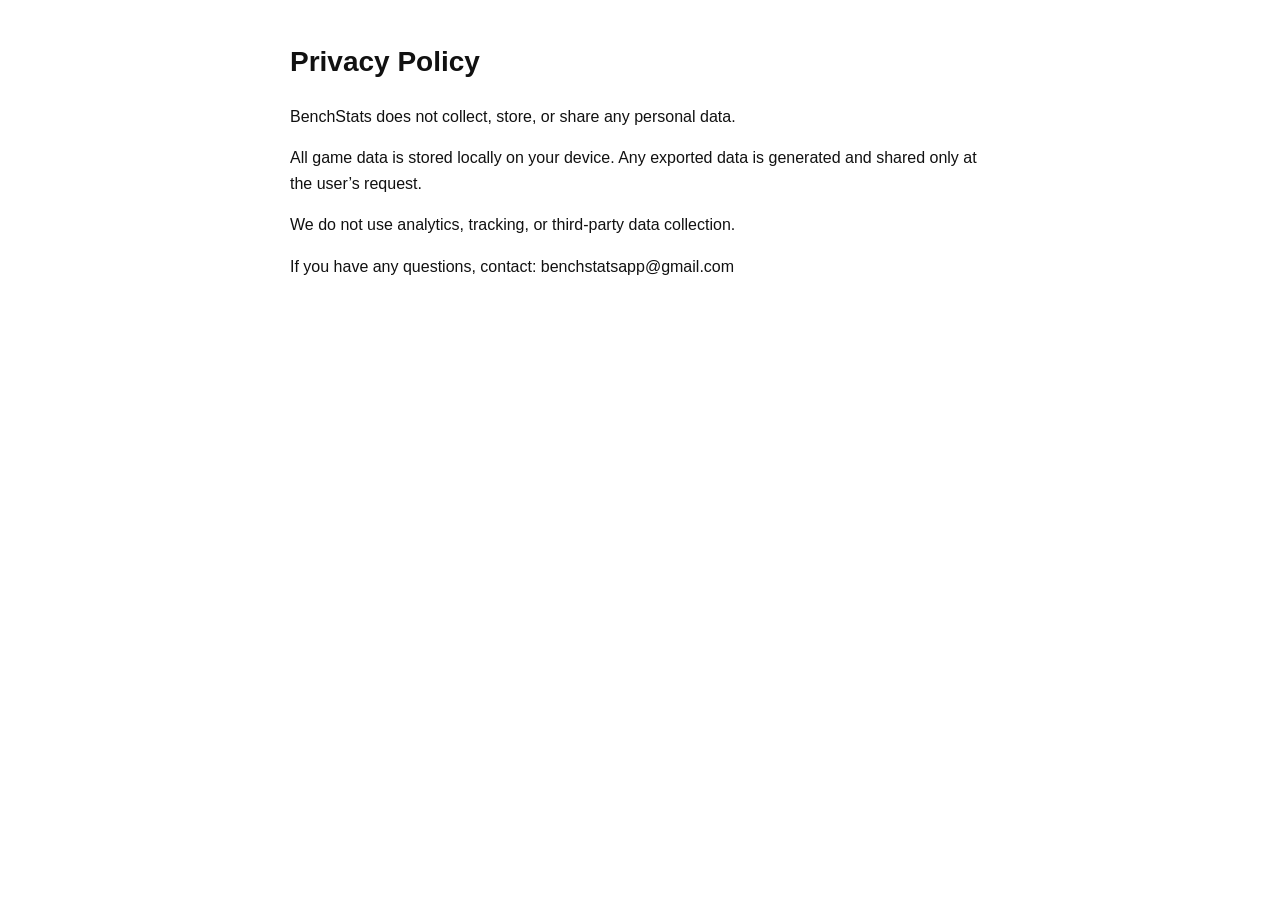
==== index.html @ d4a105d5 "Create index.html privacy policy" ====
<!DOCTYPE html>
<html>
<head>
  <title>BenchStats Privacy Policy</title>
  <meta name="viewport" content="width=device-width, initial-scale=1">
  <style>
    body {
      font-family: -apple-system, BlinkMacSystemFont, sans-serif;
      max-width: 700px;
      margin: 40px auto;
      padding: 0 20px;
      line-height: 1.6;
      color: #111;
    }
    h1 {
      font-size: 28px;
    }
  </style>
</head>
<body>

<h1>Privacy Policy</h1>

<p>BenchStats does not collect, store, or share any personal data.</p>

<p>All game data is stored locally on your device. Any exported data is generated and shared only at the user’s request.</p>

<p>We do not use analytics, tracking, or third-party data collection.</p>

<p>If you have any questions, contact: benchstatsapp@gmail.com</p>

</body>
</html>
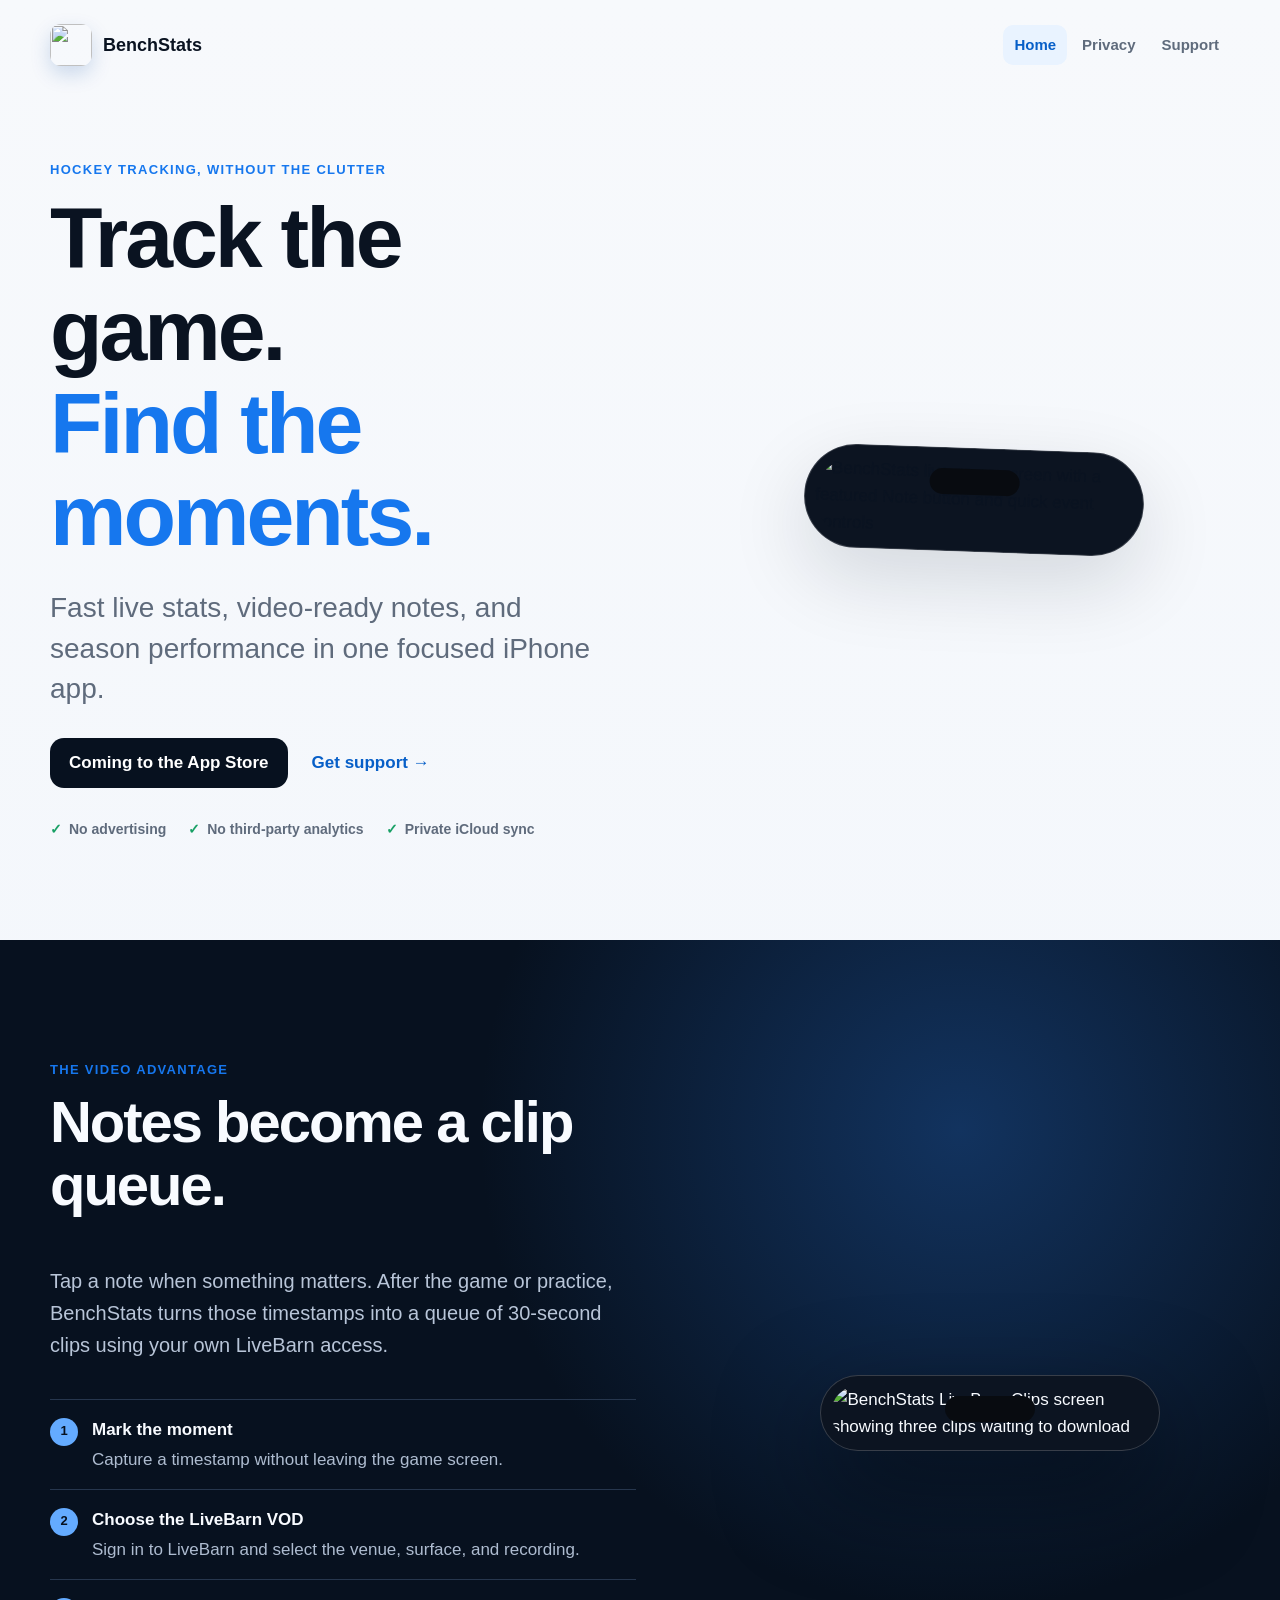
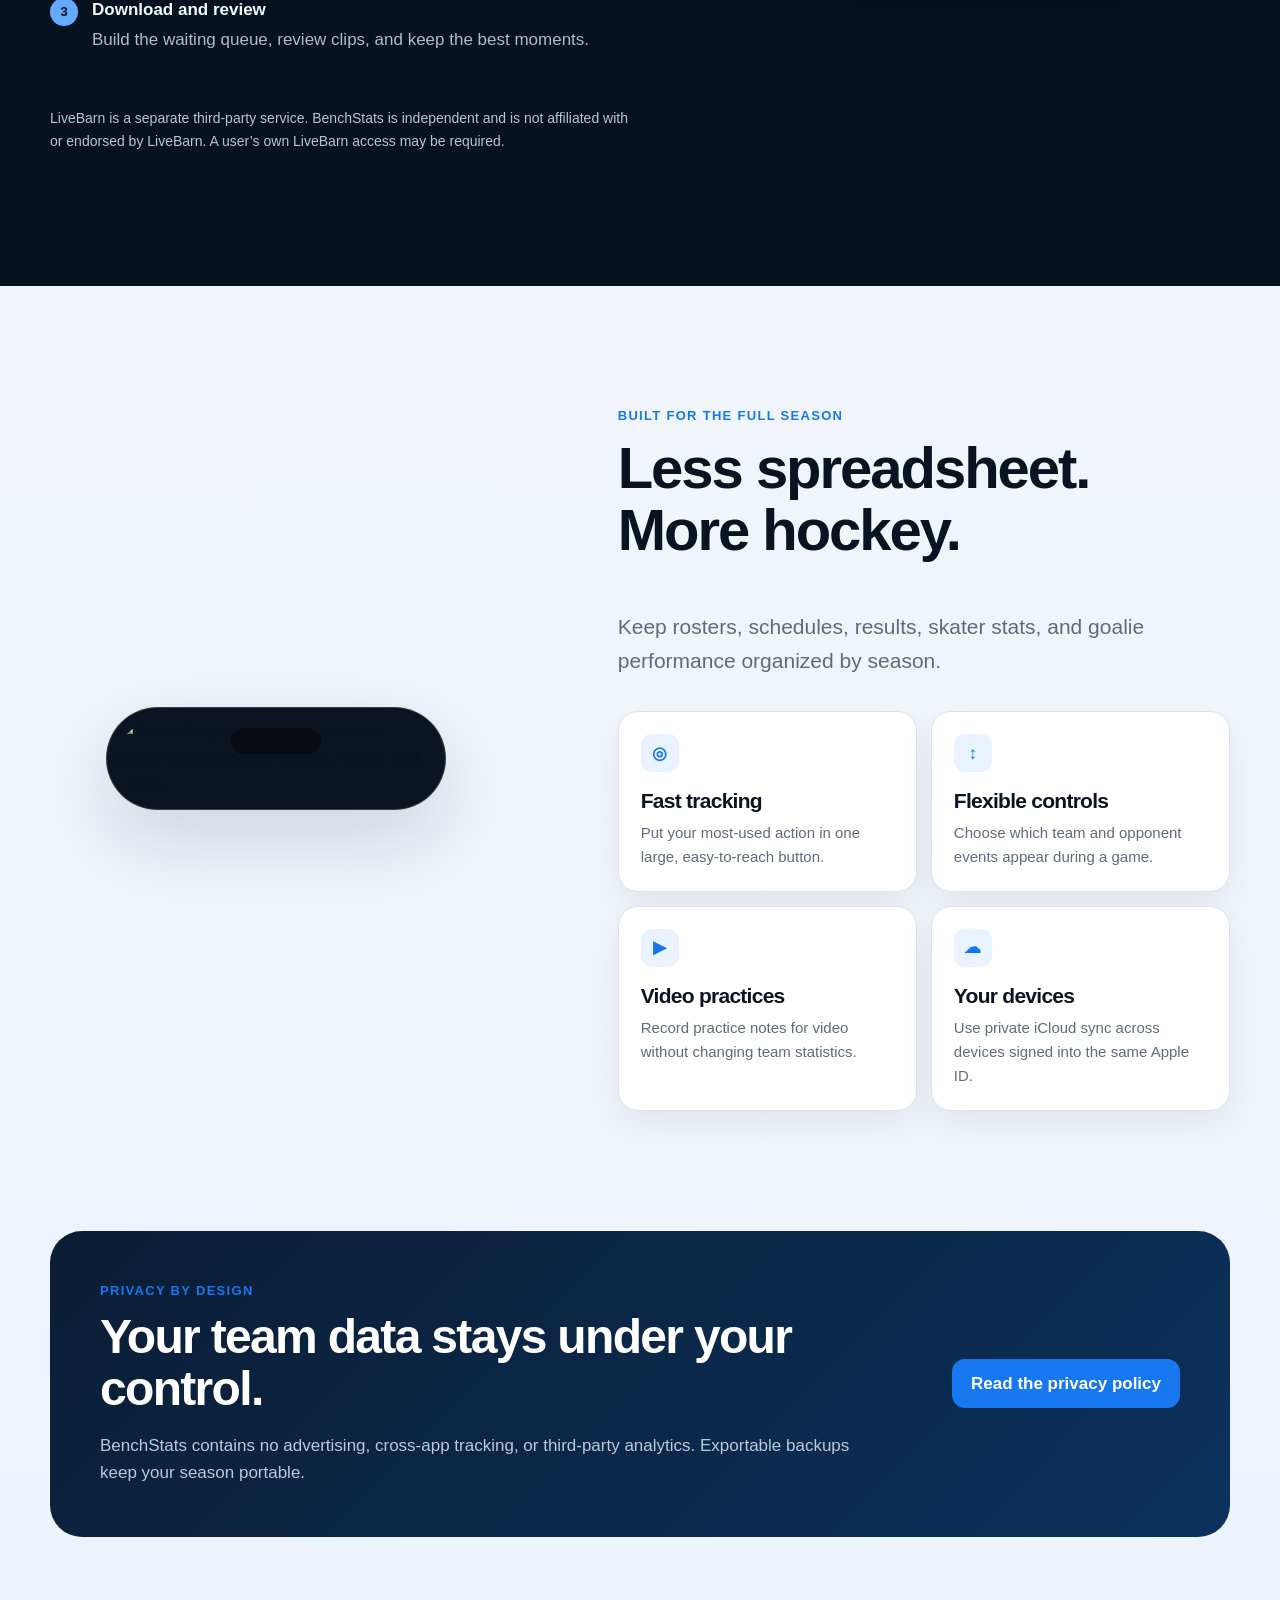
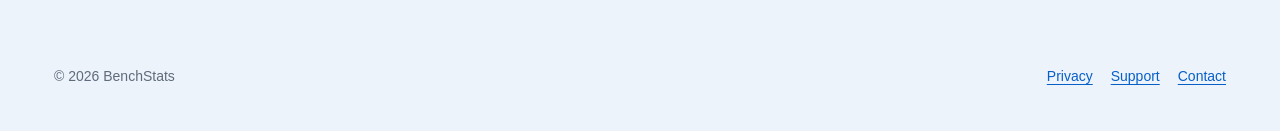
==== commit b09c3d30: "Publish BenchStats website and support pages" ====
--- a/index.html
+++ b/index.html
@@ -1,33 +1,93 @@
-<!DOCTYPE html>
-<html>
+<!doctype html>
+<html lang="en">
 <head>
-  <title>BenchStats Privacy Policy</title>
+  <meta charset="utf-8">
   <meta name="viewport" content="width=device-width, initial-scale=1">
-  <style>
-    body {
-      font-family: -apple-system, BlinkMacSystemFont, sans-serif;
-      max-width: 700px;
-      margin: 40px auto;
-      padding: 0 20px;
-      line-height: 1.6;
-      color: #111;
-    }
-    h1 {
-      font-size: 28px;
-    }
-  </style>
+  <meta name="description" content="BenchStats is a focused hockey tracking app for fast game stats, timestamped notes, and LiveBarn-assisted clip review.">
+  <meta name="theme-color" content="#07111f">
+  <title>BenchStats · Hockey stats and video-ready notes</title>
+  <link rel="icon" href="assets/app-icon.png">
+  <link rel="stylesheet" href="styles.css">
 </head>
-<body>
+<body class="landing">
+  <header class="site-header wide">
+    <a class="brand" href="index.html" aria-label="BenchStats home">
+      <img class="brand-icon" src="assets/app-icon.png" alt="">
+      <span>BenchStats</span>
+    </a>
+    <nav aria-label="Main navigation">
+      <a aria-current="page" href="index.html">Home</a>
+      <a href="privacy.html">Privacy</a>
+      <a href="support.html">Support</a>
+    </nav>
+  </header>
 
-<h1>Privacy Policy</h1>
+  <main class="landing-main">
+    <section class="hero">
+      <div class="hero-copy">
+        <div class="eyebrow">Hockey tracking, without the clutter</div>
+        <h1>Track the game.<br><span>Find the moments.</span></h1>
+        <p>Fast live stats, video-ready notes, and season performance in one focused iPhone app.</p>
+        <div class="hero-actions">
+          <span class="store-badge">Coming to the App Store</span>
+          <a class="text-link" href="support.html">Get support <span aria-hidden="true">→</span></a>
+        </div>
+        <ul class="trust-list" aria-label="BenchStats benefits">
+          <li>No advertising</li><li>No third-party analytics</li><li>Private iCloud sync</li>
+        </ul>
+      </div>
+      <div class="phone-stage hero-phone" aria-label="BenchStats live tracking screen">
+        <img src="assets/live-game.png" alt="BenchStats live game screen with a featured Note button and quick event controls">
+      </div>
+    </section>
 
-<p>BenchStats does not collect, store, or share any personal data.</p>
+    <section class="video-story">
+      <div class="video-copy">
+        <div class="eyebrow">The video advantage</div>
+        <h2>Notes become a clip queue.</h2>
+        <p>Tap a note when something matters. After the game or practice, BenchStats turns those timestamps into a queue of 30-second clips using your own LiveBarn access.</p>
+        <ol class="steps">
+          <li><strong>Mark the moment</strong><span>Capture a timestamp without leaving the game screen.</span></li>
+          <li><strong>Choose the LiveBarn VOD</strong><span>Sign in to LiveBarn and select the venue, surface, and recording.</span></li>
+          <li><strong>Download and review</strong><span>Build the waiting queue, review clips, and keep the best moments.</span></li>
+        </ol>
+        <p class="service-note">LiveBarn is a separate third-party service. BenchStats is independent and is not affiliated with or endorsed by LiveBarn. A user’s own LiveBarn access may be required.</p>
+      </div>
+      <div class="phone-stage video-phone" aria-label="BenchStats LiveBarn clip queue">
+        <img src="assets/livebarn-clips.png" alt="BenchStats LiveBarn Clips screen showing three clips waiting to download">
+      </div>
+    </section>
 
-<p>All game data is stored locally on your device. Any exported data is generated and shared only at the user’s request.</p>
+    <section class="stats-story">
+      <div class="phone-stage stats-phone" aria-label="BenchStats season statistics">
+        <img src="assets/season-stats.png" alt="BenchStats season statistics with player games, goals, assists, shots, and points">
+      </div>
+      <div class="stats-copy">
+        <div class="eyebrow">Built for the full season</div>
+        <h2>Less spreadsheet. More hockey.</h2>
+        <p>Keep rosters, schedules, results, skater stats, and goalie performance organized by season.</p>
+        <div class="feature-grid">
+          <article><span aria-hidden="true">◎</span><h3>Fast tracking</h3><p>Put your most-used action in one large, easy-to-reach button.</p></article>
+          <article><span aria-hidden="true">↕</span><h3>Flexible controls</h3><p>Choose which team and opponent events appear during a game.</p></article>
+          <article><span aria-hidden="true">▶</span><h3>Video practices</h3><p>Record practice notes for video without changing team statistics.</p></article>
+          <article><span aria-hidden="true">☁</span><h3>Your devices</h3><p>Use private iCloud sync across devices signed into the same Apple ID.</p></article>
+        </div>
+      </div>
+    </section>
 
-<p>We do not use analytics, tracking, or third-party data collection.</p>
+    <section class="privacy-pitch">
+      <div>
+        <div class="eyebrow">Privacy by design</div>
+        <h2>Your team data stays under your control.</h2>
+        <p>BenchStats contains no advertising, cross-app tracking, or third-party analytics. Exportable backups keep your season portable.</p>
+      </div>
+      <a class="button" href="privacy.html">Read the privacy policy</a>
+    </section>
+  </main>
 
-<p>If you have any questions, contact: benchstatsapp@gmail.com</p>
-
+  <footer class="wide">
+    <span>© 2026 BenchStats</span>
+    <div><a href="privacy.html">Privacy</a><a href="support.html">Support</a><a href="mailto:benchstatsapp@gmail.com">Contact</a></div>
+  </footer>
 </body>
 </html>
--- a/styles.css
+++ b/styles.css
@@ -0,0 +1,76 @@
+:root { color-scheme: light; --background:#f2f5fa; --surface:#fff; --text:#0a1321; --muted:#5f6b7c; --line:#dce3ed; --accent:#1677ee; --accent-strong:#075fc8; --accent-soft:#e9f3ff; --navy:#07111f; --shadow:0 28px 80px rgba(10,19,33,.14); }
+* { box-sizing:border-box; }
+html { background:var(--background); scroll-behavior:smooth; }
+body { margin:0; color:var(--text); background:var(--background); font:17px/1.6 -apple-system,BlinkMacSystemFont,"SF Pro Text","Segoe UI",sans-serif; }
+img { display:block; max-width:100%; }
+a { color:var(--accent-strong); text-underline-offset:3px; }
+.wide { width:min(1180px,calc(100% - 40px)); margin-inline:auto; }
+.site-header { width:min(820px,calc(100% - 40px)); margin-inline:auto; display:flex; align-items:center; justify-content:space-between; gap:24px; padding:24px 0; }
+.site-header.wide { width:min(1180px,calc(100% - 40px)); }
+.brand { display:inline-flex; align-items:center; gap:11px; color:var(--text); font-size:18px; font-weight:800; text-decoration:none; }
+.brand-icon { width:42px; height:42px; border-radius:11px; box-shadow:0 8px 20px rgba(0,71,160,.18); }
+nav { display:flex; gap:4px; }
+nav a { padding:8px 11px; border-radius:10px; color:var(--muted); font-size:15px; font-weight:700; text-decoration:none; }
+nav a[aria-current="page"] { color:var(--accent-strong); background:var(--accent-soft); }
+.eyebrow { margin-bottom:10px; color:var(--accent); font-size:13px; font-weight:850; letter-spacing:.1em; text-transform:uppercase; }
+h1,h2,h3 { margin-top:0; line-height:1.08; letter-spacing:-.035em; }
+h1 { font-size:clamp(48px,7vw,86px); }
+h2 { font-size:clamp(36px,5vw,58px); }
+h3 { font-size:21px; }
+.button { display:inline-flex; min-height:48px; align-items:center; justify-content:center; padding:11px 19px; color:#fff; background:var(--accent); border-radius:13px; font-weight:800; text-decoration:none; }
+.button:hover { background:var(--accent-strong); }
+.button:focus-visible,a:focus-visible { outline:3px solid rgba(22,119,238,.38); outline-offset:3px; }
+
+.landing { background:linear-gradient(180deg,#f7f9fc 0%,#edf3fb 100%); }
+.landing-main { overflow:hidden; }
+.hero { min-height:760px; display:grid; grid-template-columns:1.05fr .95fr; align-items:center; gap:clamp(40px,8vw,110px); width:min(1180px,calc(100% - 40px)); margin:0 auto; padding:70px 0 100px; }
+.hero h1 { margin-bottom:26px; }
+.hero h1 span { color:var(--accent); }
+.hero-copy>p { max-width:650px; margin:0 0 28px; color:var(--muted); font-size:clamp(20px,2.2vw,28px); line-height:1.45; }
+.hero-actions { display:flex; align-items:center; flex-wrap:wrap; gap:18px 24px; }
+.store-badge { display:inline-flex; min-height:50px; align-items:center; padding:0 19px; color:#fff; background:var(--navy); border-radius:14px; font-weight:800; }
+.text-link { font-weight:800; text-decoration:none; }
+.trust-list { display:flex; flex-wrap:wrap; gap:10px 22px; padding:0; margin:30px 0 0; color:var(--muted); list-style:none; font-size:14px; font-weight:700; }
+.trust-list li::before { content:"✓"; margin-right:7px; color:#18a065; }
+.phone-stage { position:relative; justify-self:center; width:min(340px,78vw); padding:10px; background:#0c1421; border:1px solid rgba(255,255,255,.18); border-radius:54px; box-shadow:var(--shadow); }
+.phone-stage::before { content:""; position:absolute; z-index:2; top:20px; left:50%; width:90px; height:26px; transform:translateX(-50%); background:#080b10; border-radius:18px; }
+.phone-stage img { border-radius:45px; }
+.hero-phone { transform:rotate(2deg); }
+.video-story { display:grid; grid-template-columns:1.1fr .9fr; gap:clamp(48px,9vw,130px); align-items:center; padding:120px max(20px,calc((100vw - 1180px)/2)); color:#f8fbff; background:radial-gradient(circle at 75% 20%,#12335f 0,transparent 30rem),var(--navy); }
+.video-copy p { color:#b8c5d8; font-size:20px; }
+.steps { padding:0; margin:38px 0; list-style:none; counter-reset:steps; }
+.steps li { position:relative; display:grid; grid-template-columns:42px 1fr; padding:16px 0; border-top:1px solid #26364d; counter-increment:steps; }
+.steps li::before { content:counter(steps); display:grid; width:28px; height:28px; place-items:center; margin-top:2px; color:#07111f; background:#64abff; border-radius:50%; font-size:13px; font-weight:900; }
+.steps strong,.steps span { grid-column:2; }
+.steps span { color:#aebcd0; }
+.service-note { font-size:14px!important; }
+.video-phone { box-shadow:0 38px 100px rgba(0,0,0,.5); }
+.stats-story { display:grid; grid-template-columns:.85fr 1.15fr; gap:clamp(48px,9vw,130px); align-items:center; width:min(1180px,calc(100% - 40px)); margin:0 auto; padding:120px 0; }
+.stats-copy>p { max-width:660px; color:var(--muted); font-size:21px; }
+.feature-grid { display:grid; grid-template-columns:repeat(2,minmax(0,1fr)); gap:14px; margin-top:34px; }
+.feature-grid article { padding:22px; background:var(--surface); border:1px solid var(--line); border-radius:20px; box-shadow:0 12px 35px rgba(10,19,33,.06); }
+.feature-grid article>span { display:grid; width:38px; height:38px; place-items:center; margin-bottom:18px; color:var(--accent); background:var(--accent-soft); border-radius:11px; font-weight:900; }
+.feature-grid h3 { margin-bottom:8px; }
+.feature-grid p { margin:0; color:var(--muted); font-size:15px; }
+.privacy-pitch { display:flex; align-items:center; justify-content:space-between; gap:40px; width:min(1180px,calc(100% - 40px)); margin:0 auto 100px; padding:50px; color:#fff; background:linear-gradient(135deg,#0b1d34,#0b315d); border-radius:32px; }
+.privacy-pitch h2 { max-width:760px; margin-bottom:15px; font-size:clamp(32px,4vw,48px); }
+.privacy-pitch p { max-width:760px; margin-bottom:0; color:#bbc9da; }
+.privacy-pitch .button { flex:0 0 auto; }
+
+.legal { background:radial-gradient(circle at 15% 0%,rgba(22,119,238,.11),transparent 28rem),var(--background); }
+.legal-main { width:min(820px,calc(100% - 40px)); margin-inline:auto; padding:clamp(32px,7vw,64px); background:var(--surface); border:1px solid var(--line); border-radius:28px; box-shadow:0 18px 45px rgba(16,24,39,.08); }
+.legal-main h1 { margin-bottom:0; font-size:clamp(38px,8vw,58px); }
+.legal-main h2 { margin-bottom:10px; font-size:23px; }
+.lede { margin:14px 0 6px; color:var(--muted); font-size:20px; }
+.updated { margin:0; color:var(--muted); font-size:14px; }
+.legal-main section { padding-top:30px; margin-top:30px; border-top:1px solid var(--line); }
+.legal-main section p:last-child,.callout p:last-child { margin-bottom:0; }
+.callout { padding:20px; margin-top:34px; background:var(--accent-soft); border:1px solid #cfe3ff; border-radius:16px; }
+.callout strong { display:block; margin-bottom:4px; color:var(--accent-strong); }
+.callout p { margin-top:0; }
+footer { width:min(820px,calc(100% - 40px)); margin-inline:auto; display:flex; justify-content:space-between; gap:24px; padding:28px 4px 44px; color:var(--muted); font-size:14px; }
+footer.wide { width:min(1180px,calc(100% - 40px)); }
+footer div { display:flex; gap:18px; }
+@media(max-width:850px){ .hero,.video-story,.stats-story{grid-template-columns:1fr}.hero{padding-top:40px;text-align:center}.hero-copy>p{margin-inline:auto}.hero-actions,.trust-list{justify-content:center}.hero-phone{transform:none}.video-story{padding-block:80px}.stats-phone{order:2}.privacy-pitch{align-items:flex-start;flex-direction:column;padding:36px} }
+@media(max-width:580px){ .site-header{align-items:flex-start}.brand span{display:none}nav a{padding-inline:8px}.hero{min-height:auto;padding-bottom:70px}.feature-grid{grid-template-columns:1fr}.legal-main{border-radius:22px}footer{flex-direction:column} }
+@media(prefers-reduced-motion:reduce){ html{scroll-behavior:auto} }
